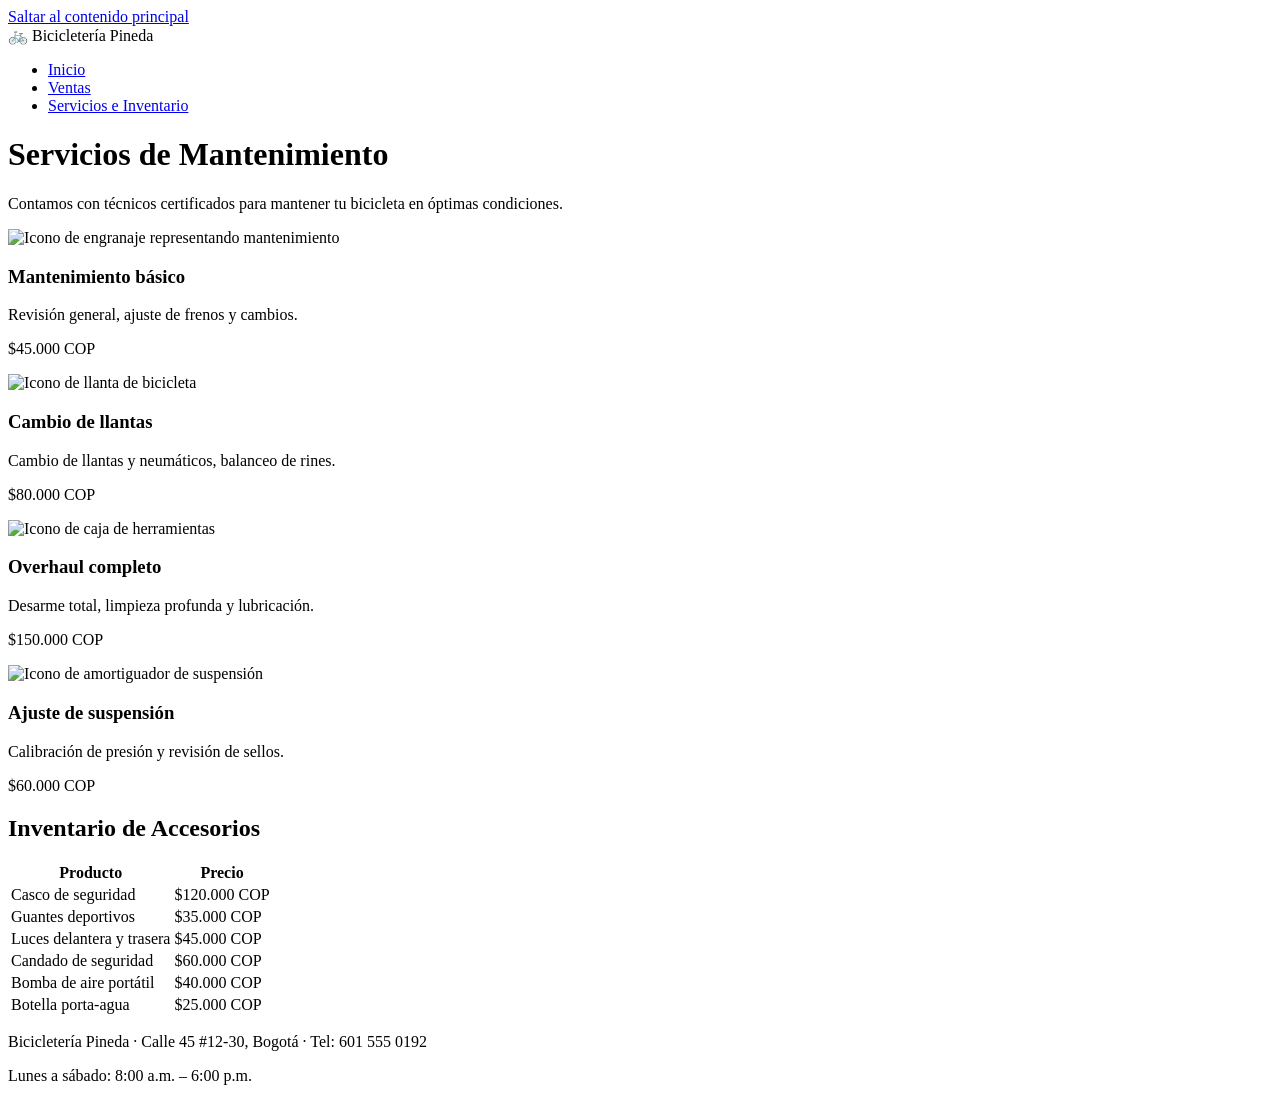
==== servicios.html @ 801cd736 "Add files via upload" ====
<!DOCTYPE html>
<html lang="es">

<head>
  <meta charset="UTF-8">
  <meta name="viewport" content="width=device-width, initial-scale=1.0">
  <title>Bicicletería Pineda | Servicios e Inventario</title>
  <link rel="preconnect" href="https://fonts.googleapis.com">
  <link href="https://fonts.googleapis.com/css2?family=Poppins:wght@400;600;700&display=swap" rel="stylesheet">
  <link rel="stylesheet" href="css/style.css">
</head>

<body>
  <a href="#main-content" class="skip-link">Saltar al contenido principal</a>

  <header>
    <nav aria-label="Navegación principal">
      <div class="logo">🚲 Bicicletería Pineda</div>
      <ul>
        <li><a href="index.html">Inicio</a></li>
        <li><a href="ventas.html">Ventas</a></li>
        <li><a href="servicios.html">Servicios e Inventario</a></li>
      </ul>
    </nav>
  </header>

  <main id="main-content">
    <h1 class="page-header">Servicios de Mantenimiento</h1>
    <p class="page-intro">Contamos con técnicos certificados para mantener tu bicicleta en óptimas condiciones.</p>

    <div class="services-flex">
      <div class="service-card">
        <img src="images/icon-mantenimiento.svg" alt="Icono de engranaje representando mantenimiento">
        <h3>Mantenimiento básico</h3>
        <p>Revisión general, ajuste de frenos y cambios.</p>
        <p class="price">$45.000 COP</p>
      </div>
      <div class="service-card">
        <img src="images/icon-llantas.svg" alt="Icono de llanta de bicicleta">
        <h3>Cambio de llantas</h3>
        <p>Cambio de llantas y neumáticos, balanceo de rines.</p>
        <p class="price">$80.000 COP</p>
      </div>
      <div class="service-card">
        <img src="images/icon-overhaul.svg" alt="Icono de caja de herramientas">
        <h3>Overhaul completo</h3>
        <p>Desarme total, limpieza profunda y lubricación.</p>
        <p class="price">$150.000 COP</p>
      </div>
      <div class="service-card">
        <img src="images/icon-suspension.svg" alt="Icono de amortiguador de suspensión">
        <h3>Ajuste de suspensión</h3>
        <p>Calibración de presión y revisión de sellos.</p>
        <p class="price">$60.000 COP</p>
      </div>
    </div>

    <section class="inventory-section">
      <h2 class="page-header">Inventario de Accesorios</h2>
      <table>
        <thead>
          <tr>
            <th>Producto</th>
            <th>Precio</th>
          </tr>
        </thead>
        <tbody>
          <tr>
            <td>Casco de seguridad</td>
            <td>$120.000 COP</td>
          </tr>
          <tr>
            <td>Guantes deportivos</td>
            <td>$35.000 COP</td>
          </tr>
          <tr>
            <td>Luces delantera y trasera</td>
            <td>$45.000 COP</td>
          </tr>
          <tr>
            <td>Candado de seguridad</td>
            <td>$60.000 COP</td>
          </tr>
          <tr>
            <td>Bomba de aire portátil</td>
            <td>$40.000 COP</td>
          </tr>
          <tr>
            <td>Botella porta-agua</td>
            <td>$25.000 COP</td>
          </tr>
        </tbody>
      </table>
    </section>
  </main>

  <footer>
    <p>Bicicletería Pineda · Calle 45 #12-30, Bogotá · Tel: 601 555 0192</p>
    <p>Lunes a sábado: 8:00 a.m. – 6:00 p.m.</p>
  </footer>
</body>

</html>
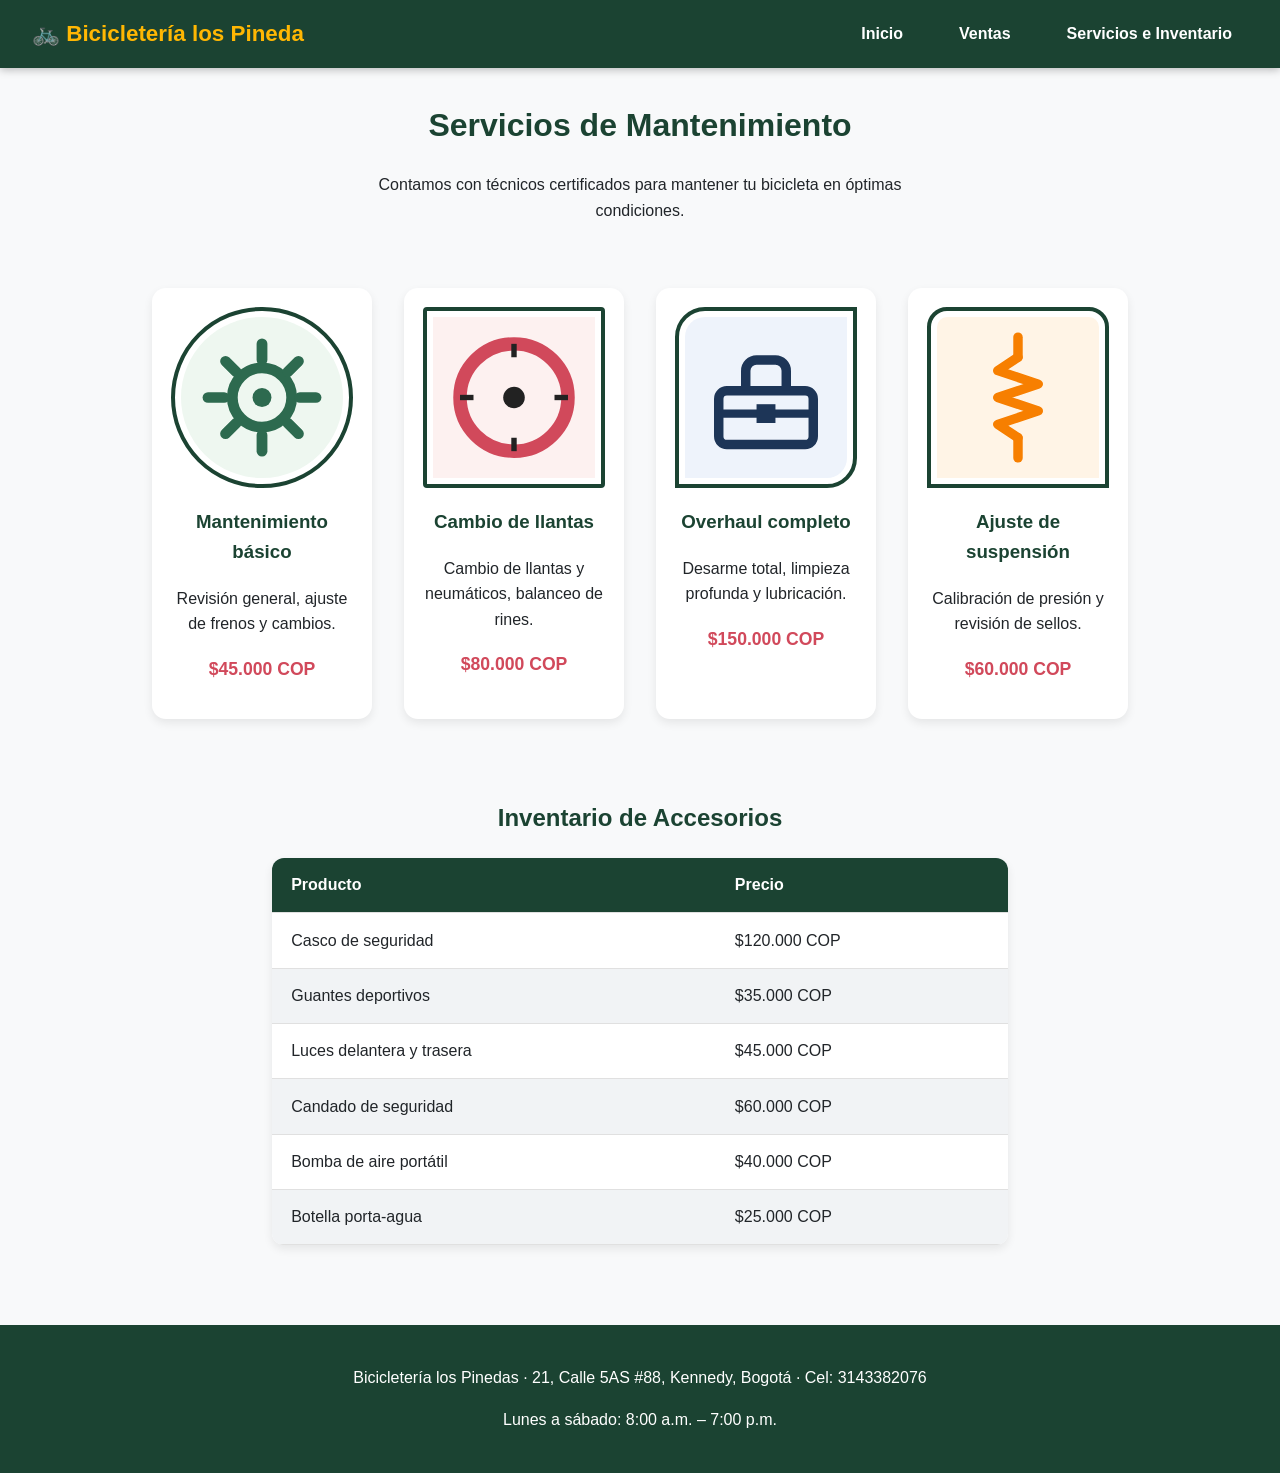
==== commit ff75ad13: "Add files via upload" ====
--- a/servicios.html
+++ b/servicios.html
@@ -15,7 +15,7 @@
 
   <header>
     <nav aria-label="Navegación principal">
-      <div class="logo">🚲 Bicicletería Pineda</div>
+      <div class="logo">🚲 Bicicletería los Pineda</div>
       <ul>
         <li><a href="index.html">Inicio</a></li>
         <li><a href="ventas.html">Ventas</a></li>
@@ -95,8 +95,8 @@
   </main>
 
   <footer>
-    <p>Bicicletería Pineda · Calle 45 #12-30, Bogotá · Tel: 601 555 0192</p>
-    <p>Lunes a sábado: 8:00 a.m. – 6:00 p.m.</p>
+    <p>Bicicletería los Pinedas · 21, Calle 5AS #88, Kennedy, Bogotá · Cel: 3143382076</p>
+    <p>Lunes a sábado: 8:00 a.m. – 7:00 p.m.</p>
   </footer>
 </body>
 
--- a/css/style.css
+++ b/css/style.css
@@ -0,0 +1,323 @@
+/* ===== Reset y base ===== */
+* {
+  box-sizing: border-box;
+}
+
+body {
+  margin: 0;
+  font-family: 'Poppins', Arial, sans-serif;
+  background-color: #f8f9fa;
+  color: #212529;
+  line-height: 1.6;
+}
+
+a {
+  color: inherit;
+}
+
+img {
+  max-width: 100%;
+  height: auto;
+  display: block;
+}
+
+/* ===== Requisito 2: enlace "Saltar al contenido principal" ===== */
+/* Se posiciona fuera de la pantalla y solo aparece con :focus */
+.skip-link {
+  position: absolute;
+  left: -9999px;
+  top: 0;
+  background-color: #212529;
+  color: #ffffff;
+  padding: 14px 24px;
+  z-index: 1000;
+  text-decoration: none;
+  font-weight: 600;
+  border-radius: 0 0 8px 0;
+}
+
+.skip-link:focus {
+  left: 0;
+}
+
+/* ===== Requisitos 3 y 6: navegación con flex + al menos 3 propiedades ===== */
+header {
+  background-color: #1b4332;
+}
+
+nav {
+  display: flex;
+  flex-wrap: wrap;
+  align-items: center;
+  justify-content: space-between;
+  background-color: #1b4332;
+  padding: 1rem 2rem;
+  box-shadow: 0 2px 8px rgba(0, 0, 0, 0.25);
+}
+
+.logo {
+  color: #ffb703;
+  font-size: 1.4rem;
+  font-weight: 700;
+}
+
+nav ul {
+  list-style: none;
+  display: flex;
+  gap: 1.5rem;
+  margin: 0;
+  padding: 0;
+}
+
+/* Requisito 7: hover con transición */
+nav a {
+  text-decoration: none;
+  color: #ffffff;
+  font-weight: 600;
+  padding: 0.5rem 1rem;
+  border-radius: 6px;
+  transition: background-color 0.3s ease, color 0.3s ease, transform 0.2s ease;
+}
+
+nav a:hover,
+nav a:focus {
+  background-color: #ffb703;
+  color: #1b4332;
+  transform: translateY(-2px);
+}
+
+/* ===== Requisito 4: modelo de caja para TODAS las imagenes ===== */
+img {
+  border: 4px solid #1b4332;
+  padding: 6px;
+  border-radius: 14px;
+  background-color: #ffffff;
+}
+
+/* ===== Encabezados de pagina ===== */
+.page-header {
+  text-align: center;
+  color: #1b4332;
+  margin-top: 2rem;
+}
+
+.page-intro {
+  text-align: center;
+  max-width: 600px;
+  margin: 0.5rem auto 2rem auto;
+}
+
+/* ===== Hero (home) ===== */
+.hero {
+  text-align: center;
+  padding: 2.5rem 1.5rem;
+}
+
+.hero-img {
+  width: 100%;
+  max-width: 900px;
+  margin: 0 auto 1.5rem auto;
+  border-radius: 20px;
+}
+
+.hero h1 {
+  font-size: 2.2rem;
+  color: #1b4332;
+  margin-bottom: 0.5rem;
+}
+
+.hero p {
+  max-width: 700px;
+  margin: 0 auto 1.5rem auto;
+  font-size: 1.05rem;
+}
+
+.cta-buttons {
+  display: flex;
+  justify-content: center;
+  gap: 1rem;
+  flex-wrap: wrap;
+}
+
+.btn {
+  display: inline-block;
+  background-color: #ffb703;
+  color: #1b4332;
+  padding: 0.8rem 1.6rem;
+  border-radius: 30px;
+  text-decoration: none;
+  font-weight: 700;
+  transition: transform 0.25s ease, box-shadow 0.25s ease;
+}
+
+.btn:hover {
+  transform: scale(1.06);
+  box-shadow: 0 6px 14px rgba(0, 0, 0, 0.2);
+}
+
+/* ===== Tarjetas de caracteristicas (home) ===== */
+.features {
+  display: flex;
+  flex-wrap: wrap;
+  justify-content: center;
+  gap: 1.5rem;
+  padding: 1rem 2rem 3rem 2rem;
+}
+
+.feature-card {
+  background-color: #ffffff;
+  border-radius: 14px;
+  padding: 1.5rem;
+  width: 250px;
+  text-align: center;
+  box-shadow: 0 4px 10px rgba(0, 0, 0, 0.08);
+  transition: transform 0.3s ease, box-shadow 0.3s ease;
+}
+
+.feature-card:hover {
+  transform: translateY(-6px);
+  box-shadow: 0 10px 20px rgba(0, 0, 0, 0.15);
+}
+
+/* ===== Requisito 5: grid de bicicletas (ventas) ===== */
+.bikes-grid {
+  display: grid;
+  grid-template-columns: repeat(3, 1fr);
+  gap: 2rem;
+  padding: 2rem;
+  max-width: 1100px;
+  margin: 0 auto;
+}
+
+.bike-card {
+  background-color: #ffffff;
+  border-radius: 16px;
+  padding: 1.2rem;
+  text-align: center;
+  box-shadow: 0 4px 10px rgba(0, 0, 0, 0.08);
+  transition: transform 0.3s ease, box-shadow 0.3s ease;
+}
+
+.bike-card:hover {
+  transform: translateY(-8px) scale(1.02);
+  box-shadow: 0 14px 24px rgba(0, 0, 0, 0.2);
+}
+
+.bike-card h3 {
+  color: #1b4332;
+  margin: 0.8rem 0 0.3rem 0;
+}
+
+.price {
+  font-weight: 700;
+  color: #d1495b;
+  font-size: 1.1rem;
+}
+
+@media (max-width: 800px) {
+  .bikes-grid {
+    grid-template-columns: repeat(2, 1fr);
+  }
+}
+
+@media (max-width: 500px) {
+  .bikes-grid {
+    grid-template-columns: 1fr;
+  }
+}
+
+/* ===== Requisito 6: flex de servicios ===== */
+.services-flex {
+  display: flex;
+  flex-wrap: wrap;
+  justify-content: center;
+  gap: 2rem;
+  padding: 2rem;
+  max-width: 1100px;
+  margin: 0 auto;
+}
+
+.service-card {
+  background-color: #ffffff;
+  width: 220px;
+  text-align: center;
+  padding: 1.2rem;
+  border-radius: 14px;
+  box-shadow: 0 4px 10px rgba(0, 0, 0, 0.08);
+  transition: transform 0.3s ease;
+}
+
+.service-card:hover {
+  transform: translateY(-6px);
+}
+
+/* ===== Requisito 8: selector nth-child ===== */
+/* Cada icono de servicio recibe un border-radius distinto */
+.service-card:nth-child(1) img {
+  border-radius: 50%;
+}
+
+.service-card:nth-child(2) img {
+  border-radius: 4px;
+}
+
+.service-card:nth-child(3) img {
+  border-radius: 30px 0 30px 0;
+}
+
+.service-card:nth-child(4) img {
+  border-radius: 20px 20px 0 0;
+}
+
+.service-card h3 {
+  color: #1b4332;
+}
+
+/* ===== Tabla de inventario (tambien usa nth-child) ===== */
+.inventory-section {
+  padding: 1rem 2rem 3rem 2rem;
+  max-width: 800px;
+  margin: 0 auto;
+}
+
+table {
+  width: 100%;
+  border-collapse: collapse;
+  background-color: #ffffff;
+  border-radius: 12px;
+  overflow: hidden;
+  box-shadow: 0 4px 10px rgba(0, 0, 0, 0.08);
+}
+
+th,
+td {
+  padding: 0.9rem 1.2rem;
+  text-align: left;
+  border-bottom: 1px solid #e0e0e0;
+}
+
+thead {
+  background-color: #1b4332;
+  color: #ffffff;
+}
+
+tbody tr:nth-child(even) {
+  background-color: #f1f3f5;
+}
+
+tbody tr:hover {
+  background-color: #ffe8a3;
+}
+
+/* ===== Footer ===== */
+footer {
+  background-color: #1b4332;
+  color: #ffffff;
+  text-align: center;
+  padding: 1.5rem;
+  margin-top: 2rem;
+}
+
+footer a {
+  color: #ffb703;
+}
